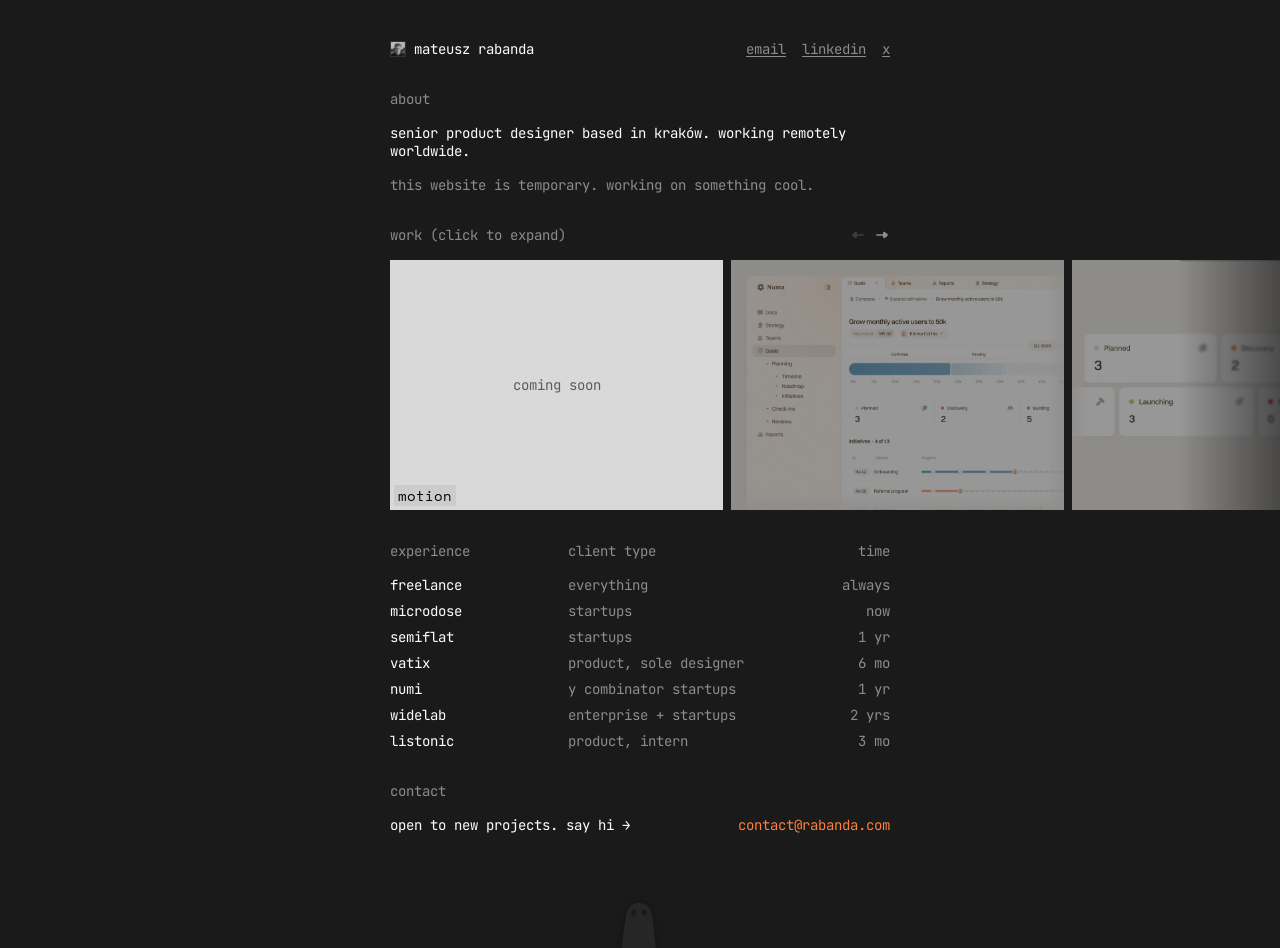
==== index.html @ 7c45499d "Gentle scaling for large and ultrawide screens; work (click to expand); size the rail on load Co-Aut" ====
<!doctype html>
<html lang="en">
<head>
  <meta charset="utf-8">
  <meta name="viewport" content="width=device-width, initial-scale=1">
  <title>Mateusz Rabanda</title>
  <link rel="icon" href="favicon.ico" sizes="any">
  <link rel="icon" href="favicon-32.png" type="image/png" sizes="32x32">
  <link rel="apple-touch-icon" href="apple-touch-icon.png">
  <meta name="description" content="Senior product designer based in Kraków. Working remotely worldwide.">
  <link rel="preconnect" href="https://fonts.googleapis.com">
  <link rel="preconnect" href="https://fonts.gstatic.com" crossorigin>
  <link href="https://fonts.googleapis.com/css2?family=JetBrains+Mono:wght@400&family=Space+Mono&display=swap" rel="stylesheet">
  <link rel="stylesheet" href="styles.css?v=33">
  <script src="common.js?v=33" defer></script>
  <script src="main.js?v=33" defer></script>
</head>
<body>
  <div class="page" id="page">
    <div class="col">
      <header class="top">
        <div class="me">
          <span class="avatar"><img src="assets/avatar.webp" alt="" width="16" height="16"></span>
          mateusz rabanda
        </div>
        <nav class="links" aria-label="Social">
          <a href="mailto:contact@rabanda.com" data-copy="contact@rabanda.com">email</a>
          <a href="https://www.linkedin.com/in/rabanda/" target="_blank" rel="noopener">linkedin</a>
          <a href="https://x.com/mateusz_rabanda" target="_blank" rel="noopener">x</a>
        </nav>
      </header>

      <main>
        <section class="block">
          <h2 class="label">about</h2>
          <p>senior product designer based in kraków. working remotely worldwide.</p>
          <p class="muted">this website is temporary. working on something cool.</p>
        </section>

        <section class="block" aria-labelledby="work-label">
          <div class="row">
            <h2 class="label" id="work-label">work (click to expand)</h2>
            <div class="arrows">
              <button class="arrow" id="prev" aria-label="Previous project"><img src="assets/arrow-left.svg" alt="" width="16" height="16"></button>
              <button class="arrow" id="next" aria-label="Next project"><img src="assets/arrow-right.svg" alt="" width="16" height="16"></button>
            </div>
          </div>

          <!-- Każda karta: --w (szerokość), data-title (nagłówek w lightboxie). Karta bez <img> zostaje szarym placeholderem z napisem „coming soon”.
               Przykład karty ze shotem:
               <li>
                 <button class="card" style="--w: 333" data-title="numa - key result details">
                   <img src="assets/shots/numa-key-result.webp" alt="Numa, key result details screen" draggable="false">
                 </button>
               </li> -->
          <div class="rail-wrap">
            <div class="rail" id="rail">
              <ul class="track">
                <li>
                  <!-- Wideo: na karcie stoi na pierwszej klatce, gra dopiero po powiększeniu. -->
                  <button class="card" style="--w: 333" data-title="export pipeline - sheet export">
                    <video src="assets/shots/export-pipeline.mp4?v=3#t=0.001" width="1600" height="1200" muted loop playsinline preload="metadata" aria-label="Export pipeline: exporting a sheet with chosen columns and filters"></video>
                    <span class="badge" aria-hidden="true">motion</span>
                  </button>
                </li>
                <li>
                  <button class="card" style="--w: 333" data-title="numa - key result details">
                    <img src="assets/shots/numa-key-result.webp" alt="Numa, key result details: progress towards 50k monthly active users, initiative counts and initiative progress" draggable="false">
                  </button>
                </li>
                <li>
                  <button class="card" style="--w: 333" data-title="numa - key result details">
                    <img src="assets/shots/numa-status.webp" alt="Numa, initiative status cards: planned, discovery, building, launching and blocked" draggable="false">
                  </button>
                </li>
                <li>
                  <button class="card" style="--w: 333" data-title="numa - key result details">
                    <img src="assets/shots/numa-initiatives.webp" alt="Numa, initiatives table with milestone progress for onboarding, referral program, pricing test and mobile app launch" draggable="false">
                  </button>
                </li>
                <!-- Placeholdery do podmiany na shoty projektów. -->
                <li><button class="card" style="--w: 160" data-title=""></button></li>
                <li><button class="card" style="--w: 300" data-title=""></button></li>
                <li><button class="card" style="--w: 333" data-title=""></button></li>
                <li><button class="card" style="--w: 160" data-title=""></button></li>
                <li><button class="card" style="--w: 300" data-title=""></button></li>
                <li><button class="card" style="--w: 333" data-title=""></button></li>
              </ul>
            </div>
            <div class="fade" id="fade" aria-hidden="true"></div>
          </div>
        </section>

        <section class="block">
          <div class="xp xp-head label">
            <h2>experience</h2>
            <span>client type</span>
            <span>time</span>
          </div>
          <ul class="xp-list">
            <li class="xp"><span>freelance</span><span class="muted">everything</span><span class="muted">always</span></li>
            <li class="xp"><span>microdose</span><span class="muted">startups</span><span class="muted">now</span></li>
            <li class="xp"><span>semiflat</span><span class="muted">startups</span><span class="muted">1 yr</span></li>
            <li class="xp"><span>vatix</span><span class="muted">product, sole designer</span><span class="muted">6 mo</span></li>
            <li class="xp"><span>numi</span><span class="muted">y combinator startups</span><span class="muted">1 yr</span></li>
            <li class="xp"><span>widelab</span><span class="muted">enterprise + startups</span><span class="muted">2 yrs</span></li>
            <li class="xp"><span>listonic</span><span class="muted">product, intern</span><span class="muted">3 mo</span></li>
          </ul>
        </section>

        <section class="block">
          <h2 class="label">contact</h2>
          <p class="contact">
            <span>open to new projects. say hi →</span>
            <a class="accent" href="mailto:contact@rabanda.com">contact@rabanda.com</a>
          </p>
        </section>
      </main>
    </div>
  </div>

  <!-- Easter egg: a ghost peeking up from the very bottom of the page, leads to the ghost collection. -->
  <div class="peek">
    <a class="peek-ghost" href="ghosts.html" aria-label="secret ghost collection">
      <span class="peek-glow" aria-hidden="true"></span>
      <img class="ghost-img" src="assets/ghost.svg" alt="" draggable="false">
      <svg class="peek-arc" viewBox="-60 -60 120 120" aria-hidden="true">
        <path id="peek-arc" d="M -40.7 23.5 A 47 47 0 1 1 40.7 23.5" fill="none" />
        <text><textPath href="#peek-arc" startOffset="50%" text-anchor="middle">secret ghost collection</textPath></text>
      </svg>
    </a>
  </div>

  <p class="sr-only" id="announce" aria-live="polite"></p>

  <div class="tag cursor" id="cursor" aria-hidden="true">expaaand</div>

  <div class="lb" id="lb" role="dialog" aria-modal="true" aria-labelledby="lb-title" hidden>
    <div class="lb-inner">
      <div class="lb-head">
        <span id="lb-title"></span>
        <button class="lb-close" id="lb-close">close</button>
      </div>
      <img class="lb-img" id="lb-img" alt="">
      <video class="lb-img" id="lb-video" muted loop playsinline hidden></video>
      <div class="lb-ph" id="lb-ph" hidden>coming soon</div>
    </div>
  </div>
</body>
</html>
---- styles.css ----
:root {
  --bg: #1a1a1a;
  --fg: #fff;
  --muted: #8c8c8c;
  --placeholder: #d9d9d9;
  --on-placeholder: #5c5c5c;
  --accent: #fe803d;
  --selection: #c2561d;
  --lime: #befa0a;
  /* Design px from the 1440 x 900 Figma frame. 1px up to ~1600 x 900, then grows
     with the window (whichever of width or height is tighter), capped at 1.6x so
     big and ultrawide screens stay readable without blowing the page up. */
  --u: clamp(1px, min(100vw / 1600, 100vh / 900), 1.6px);
  --col: calc(500 * var(--u));
  --card-h: calc(250 * var(--u));
  --ease: cubic-bezier(.22, .8, .2, 1);
  --mono: "JetBrains Mono", ui-monospace, Menlo, Consolas, monospace;
  --tag: "Space Mono", ui-monospace, monospace;
}

* { box-sizing: border-box; }

html { background: var(--bg); }

/* Column layout so the ghost (.peek) sits at the bottom of short pages too. */
body {
  display: flex;
  flex-direction: column;
  min-height: 100svh;
  margin: 0;
  background: var(--bg);
  color: var(--fg);
  font: 400 calc(14 * var(--u))/normal var(--mono);
  -webkit-font-smoothing: antialiased;
  overflow-x: hidden;
}

h2, p, ul { margin: 0; padding: 0; font: inherit; }
ul { list-style: none; }
a { color: inherit; }
button { font: inherit; color: inherit; background: none; border: 0; padding: 0; cursor: pointer; }
/* Text selection in a darker shade of the accent orange. */
::selection { background: var(--selection); color: #fff; }

/* Focus ring only while navigating with Tab (html.tabbing, set in JS),
   not after arrow keys or programmatic focus. */
:focus-visible { outline: none; }
html.tabbing :focus-visible { outline: 1px solid var(--lime); outline-offset: 3px; }

.sr-only {
  position: absolute;
  width: 1px;
  height: 1px;
  overflow: hidden;
  clip-path: inset(50%);
  white-space: nowrap;
}

.page {
  flex: 1 0 auto;
  padding: calc(40 * var(--u)) calc(20 * var(--u)) calc(80 * var(--u));
}
/* The peeking ghost brings its own space below the content. */
.page:has(+ .peek) { padding-bottom: 0; }

.col {
  width: min(var(--col), 100%);
  margin-inline: auto;
}

.col, main {
  display: flex;
  flex-direction: column;
  gap: calc(32 * var(--u));
}

.block { display: flex; flex-direction: column; gap: calc(16 * var(--u)); }
.label, .muted { color: var(--muted); }

/* header */
.top {
  display: flex;
  justify-content: space-between;
  align-items: center;
}

.me {
  display: flex;
  align-items: center;
  gap: calc(8 * var(--u));
  text-decoration: none;
}

.avatar {
  position: relative;
  width: calc(16 * var(--u));
  height: calc(16 * var(--u));
  border: 1px solid rgba(255, 255, 255, .1);
}
.avatar img { display: block; width: 100%; height: 100%; object-fit: cover; }
.avatar::after {
  content: "";
  position: absolute;
  inset: 0;
  background: linear-gradient(135deg, rgba(255, 255, 255, 0) 0%, rgba(255, 255, 255, .1) 100%);
}

.links { display: flex; gap: calc(16 * var(--u)); color: var(--muted); }
.links a {
  text-underline-position: from-font;
  transition: color .2s;
}
.links a:hover { color: var(--fg); }

/* work */
.row {
  display: flex;
  justify-content: space-between;
  align-items: center;
}

.arrows { display: flex; gap: calc(8 * var(--u)); }
.arrow { display: block; transition: opacity .2s; }
.arrow img { display: block; width: calc(16 * var(--u)); height: calc(16 * var(--u)); }
.arrow:hover { opacity: .7; }
.arrow:disabled { opacity: .3; cursor: default; }

/* The rail spans the whole page width (set in JS); this is the no-JS fallback. */
.rail-wrap {
  position: relative;
  width: calc(100% + (100vw - 100%) / 2);
}

.rail {
  overflow-x: auto;
  scrollbar-width: none;
  user-select: none;
  -webkit-user-select: none;
}
.rail::-webkit-scrollbar { display: none; }
.rail.dragging { cursor: grabbing; }
.rail.dragging .card { pointer-events: none; }

.track {
  position: relative;
  display: flex;
  gap: calc(8 * var(--u));
  width: max-content;
}

.card {
  position: relative;
  display: block;
  width: calc(var(--w) * var(--u));
  height: var(--card-h);
  overflow: hidden;
  background: var(--placeholder);
  transition: opacity .45s var(--ease), transform .25s var(--ease);
}
/* Brief press before the shot opens. */
.card.pressed { transform: scale(.98); transition-duration: .45s, .12s; }
.card img,
.card video {
  display: block;
  width: 100%;
  height: 100%;
  object-fit: cover;
  transition: transform .8s var(--ease);
}
.card:hover img,
.card:hover video { transform: scale(1.02); }
/* "motion" badge on video shots: grey chip 4px from the left and bottom edge. */
.card .badge {
  position: absolute;
  left: calc(4 * var(--u));
  bottom: calc(4 * var(--u));
  display: inline-flex;
  align-items: center;
  height: calc(21 * var(--u));
  padding: 0 calc(4 * var(--u));
  background: #ccc;
  color: #000;
  font: 400 calc(14 * var(--u))/normal var(--tag);
  pointer-events: none;
}

.card .soon {
  position: absolute;
  inset: 0;
  display: grid;
  place-items: center;
  color: var(--on-placeholder);
  pointer-events: none;
}

/* Every shot except the active one sits under a dark veil. */
.card::after {
  content: "";
  position: absolute;
  inset: 0;
  background: var(--bg);
  opacity: .45;
  pointer-events: none;
  transition: opacity .5s var(--ease);
}
.card.active::after { opacity: 0; }

/* With a mouse, the hovered shot takes the highlight from the active one
   until the pointer leaves it. Right after a drag (.calm) the active shot keeps
   it, so letting go over another card doesn't flash. */
@media (hover: hover) {
  .rail:not(.calm) .track:has(.card:hover) .card.active:not(:hover)::after { opacity: .45; }
  .rail:not(.calm) .track .card:hover::after { opacity: 0; }
}

.fade {
  position: absolute;
  top: 0;
  right: 0;
  width: calc(100 * var(--u));
  height: var(--card-h);
  background: linear-gradient(to left, rgba(25, 25, 25, .6), rgba(25, 25, 25, 0));
  backdrop-filter: blur(calc(1 * var(--u)));
  -webkit-backdrop-filter: blur(calc(1 * var(--u)));
  pointer-events: none;
  transition: opacity .3s;
}
.fade.off { opacity: 0; }

/* experience */
.xp {
  display: grid;
  grid-template-columns: calc(177.5 * var(--u)) 1fr calc(55 * var(--u));
  min-height: calc(16 * var(--u));
}

/* Phones: columns sized in characters (longest entries: "experience",
   "product, sole designer", "always") with a 1ch gap, at 13px so a row
   still fits on a 360px-wide screen. */
@media (max-width: 480px) {
  .xp { grid-template-columns: 11ch 1fr 6ch; column-gap: 1ch; font-size: 13px; }
}
.xp > :last-child { text-align: right; }
/* Rows touch (padding instead of gap) so moving between them never leaves
   a dead zone that would flash the whole list back. */
.xp-list { display: flex; flex-direction: column; margin-block: calc(-4 * var(--u)); }
.xp-list .xp { padding-block: calc(4 * var(--u)); }

/* With a mouse, the hovered row turns fully white and the others fade back. */
@media (hover: hover) {
  .xp-list .xp { transition: opacity .3s var(--ease); }
  .xp-list .xp .muted { transition: color .3s var(--ease); }
  .xp-list:has(.xp:hover) .xp:not(:hover) { opacity: .35; }
  .xp-list .xp:hover .muted { color: var(--fg); }
}

/* contact */
.contact {
  display: flex;
  justify-content: space-between;
  flex-wrap: wrap;
  gap: calc(8 * var(--u)) calc(16 * var(--u));
}
.accent { color: var(--accent); text-decoration: none; }
.accent:hover { text-decoration: underline; text-underline-position: from-font; }

/* lime tag: cursor label and "copied" */
.tag {
  display: inline-flex;
  align-items: center;
  height: calc(21 * var(--u));
  padding: 0 calc(4 * var(--u));
  background: var(--tag-bg, var(--lime));
  color: #000;
  font: 400 calc(14 * var(--u))/normal var(--tag);
  white-space: nowrap;
  filter: drop-shadow(0 calc(2 * var(--u)) calc(2 * var(--u)) rgba(10, 10, 12, .06)) drop-shadow(0 calc(4 * var(--u)) calc(3 * var(--u)) rgba(10, 10, 12, .1));
}

/* The copied tag floats over the link, so the header never reflows. */
.links [data-copy] {
  position: relative;
  display: inline-block;
}
.links .tag {
  position: absolute;
  left: 50%;
  top: 50%;
  translate: -50% -50%;
  animation: swipe-in .28s var(--ease) both;
}
.links .tag.out { animation: swipe-out .22s cubic-bezier(.6, 0, .8, .4) both; }

/* Highlighter swipe: wipes in from the left, leaves to the right. */
@keyframes swipe-in {
  from { clip-path: inset(0 100% 0 0); }
  to { clip-path: inset(0 0 0 0); }
}
@keyframes swipe-out {
  from { clip-path: inset(0 0 0 0); }
  to { clip-path: inset(0 0 0 100%); }
}

.cursor {
  position: fixed;
  left: 0;
  top: 0;
  z-index: 30;
  pointer-events: none;
  opacity: 0;
  visibility: hidden;
  transition: opacity .15s, visibility 0s .15s;
  will-change: transform;
}
.cursor.on {
  opacity: 1;
  visibility: visible;
  transition: opacity .15s;
}
/* Only the drag tag blends between colours; every other tag stays a flat swatch. */
.cursor.on.drag { transition: opacity .15s, background-color .4s linear; }

/* lightbox */
/* --sbw: scrollbar width, set in JS so hiding the scrollbar doesn't shift the page. */
body.lb-open { overflow: hidden; padding-right: var(--sbw, 0px); }
/* Other cards fade out one by one, starting next to the opened one (--d set in JS). */
body.lb-open .card:not(.is-open) {
  opacity: 0;
  transition: opacity .5s var(--ease) var(--d, 0s);
}
body.lb-open .fade { opacity: 0; }

.lb {
  position: fixed;
  inset: 0;
  z-index: 20;
  display: grid;
  place-items: center;
  padding: calc(20 * var(--u));
  background: rgba(0, 0, 0, 0);
  transition: background .5s var(--ease), backdrop-filter .5s var(--ease);
}
.lb[hidden] { display: none; }
.lb.on {
  background: rgba(0, 0, 0, .1);
  backdrop-filter: blur(calc(2 * var(--u)));
  -webkit-backdrop-filter: blur(calc(2 * var(--u)));
}

.lb-inner {
  display: flex;
  flex-direction: column;
  gap: calc(8 * var(--u));
  /* --ar (width / height) is set per shot in JS, so portrait shots stay portrait.
     The view fills most of the window height, up to 1200px wide. */
  width: min(calc(1200 * var(--u)), 100%, (100svh - calc(160 * var(--u))) * var(--ar, 4 / 3));
}

.lb-head {
  display: flex;
  justify-content: space-between;
  align-items: center;
  opacity: 0;
}
/* Title and close fade in as the shot finishes growing, and vanish at once on close. */
.lb.on .lb-head { opacity: 1; transition: opacity .25s var(--ease) .5s; }
.lb-close { color: var(--muted); transition: color .2s; }
.lb-close:hover { color: var(--fg); }

.lb-ph {
  display: grid;
  place-items: center;
  width: 100%;
  aspect-ratio: var(--ar, 4 / 3);
  background: var(--placeholder);
  color: var(--on-placeholder);
  transform-origin: 0 0;
  will-change: transform, clip-path;
}
.lb-ph[hidden], .lb-img[hidden] { display: none; }

.lb-img {
  display: block;
  width: 100%;
  height: auto;
  transform-origin: 0 0;
  will-change: transform, clip-path;
}

/* ghosts: silhouette or photo in a 53.5 x 108 box; the image is larger by
   the soft shadow baked into it (offsets from the Figma export). */
.ghost-img {
  position: absolute;
  inset: calc(-8 * var(--u)) calc(-7.85 * var(--u)) calc(-8 * var(--u)) calc(-7.77 * var(--u));
  width: calc(100% + calc(15.62 * var(--u)));
  height: calc(100% + calc(16 * var(--u)));
  max-width: none;
  user-select: none;
  -webkit-user-select: none;
}

/* Ghost peeking up from the bottom of the page: only its top 45px show, and
   the clip ends the document there, so the page can't scroll any further. */
.peek {
  position: relative;
  flex: none;
  height: calc(114 * var(--u));
  overflow: clip;
}
.peek-ghost {
  position: absolute;
  left: 50%;
  top: calc(69 * var(--u));
  width: calc(53.5 * var(--u));
  height: calc(108 * var(--u));
  translate: -50% 0;
}
.peek-glow {
  position: absolute;
  left: calc(18 * var(--u));
  top: calc(14 * var(--u));
  width: calc(16 * var(--u));
  height: calc(16 * var(--u));
  background: #999;
  filter: blur(calc(24 * var(--u)));
  opacity: 0;
  transition: opacity .45s var(--ease);
}
/* "secret ghost collection" curls around the ghost's head on hover. */
.peek-arc {
  position: absolute;
  left: calc(50% - calc(60 * var(--u)));
  top: calc(-41 * var(--u));
  width: calc(120 * var(--u));
  height: calc(120 * var(--u));
  overflow: visible;
  pointer-events: none;
  fill: var(--muted);
  font: 400 calc(14 * var(--u)) var(--mono);
  opacity: 0;
  rotate: -25deg;
  transition: opacity .3s var(--ease), rotate .6s var(--ease);
}
.peek-ghost:hover .peek-arc,
.peek-ghost:focus-visible .peek-arc { opacity: 1; rotate: 0deg; }
.peek-ghost:hover .peek-glow,
.peek-ghost:focus-visible .peek-glow { opacity: 1; }
html.tabbing .peek-ghost:focus-visible { outline: none; }
/* Touch screens: the ghost is drawn by the fixed copy (.peek-tail, main.js) so it can
   carry on under a floating browser bar; the clipped one stays as the tap target. */
.peek-tailed .peek-ghost > .ghost-img { visibility: hidden; }
.peek-tail {
  position: fixed;
  left: 0;
  top: 0;
  width: calc(53.5 * var(--u));
  height: calc(108 * var(--u));
  pointer-events: none;
}

/* ghost page */
.back {
  display: flex;
  align-items: center;
  gap: calc(8 * var(--u));
  color: var(--muted);
  text-decoration: none;
  transition: color .2s;
}
/* The arrow is painted in the text colour, so it lights up together with "go back". */
.back-icon {
  width: calc(16 * var(--u));
  height: calc(16 * var(--u));
  background: currentColor;
  -webkit-mask: url(assets/arrow-left.svg) center / contain no-repeat;
  mask: url(assets/arrow-left.svg) center / contain no-repeat;
}
.back:hover { color: var(--fg); }

.museum {
  display: flex;
  justify-content: space-between;
}
.ghost {
  position: relative;
  width: calc(53.5 * var(--u));
  height: calc(108 * var(--u));
  transition: opacity .3s var(--ease);
}
/* The ghost under the pointer stays lit, the rest fade back. */
.museum:has(.ghost.on) .ghost:not(.on) { opacity: .35; }

/* Ghost details: a two-line tag above and to the right of the pointer. */
.ghost-tag {
  position: fixed;
  left: 0;
  top: 0;
  z-index: 30;
  flex-direction: column;
  align-items: flex-start;
  gap: calc(8 * var(--u));
  height: auto;
  --tag-bg: #ae8d58;
  pointer-events: none;
  opacity: 0;
  visibility: hidden;
  transition: opacity .15s, visibility 0s .15s;
  will-change: transform;
}
.ghost-tag.on { opacity: 1; visibility: visible; transition: opacity .15s; }
.ghost-tag > span { display: flex; gap: calc(32 * var(--u)); }

@media (pointer: coarse) {
  .rail { scroll-snap-type: x mandatory; }
  .rail.animating { scroll-snap-type: none; }
  .card { scroll-snap-align: start; }
}

@media (prefers-reduced-motion: reduce) {
  *, *::before, *::after { transition-duration: 0s !important; animation-duration: 0s !important; }
}
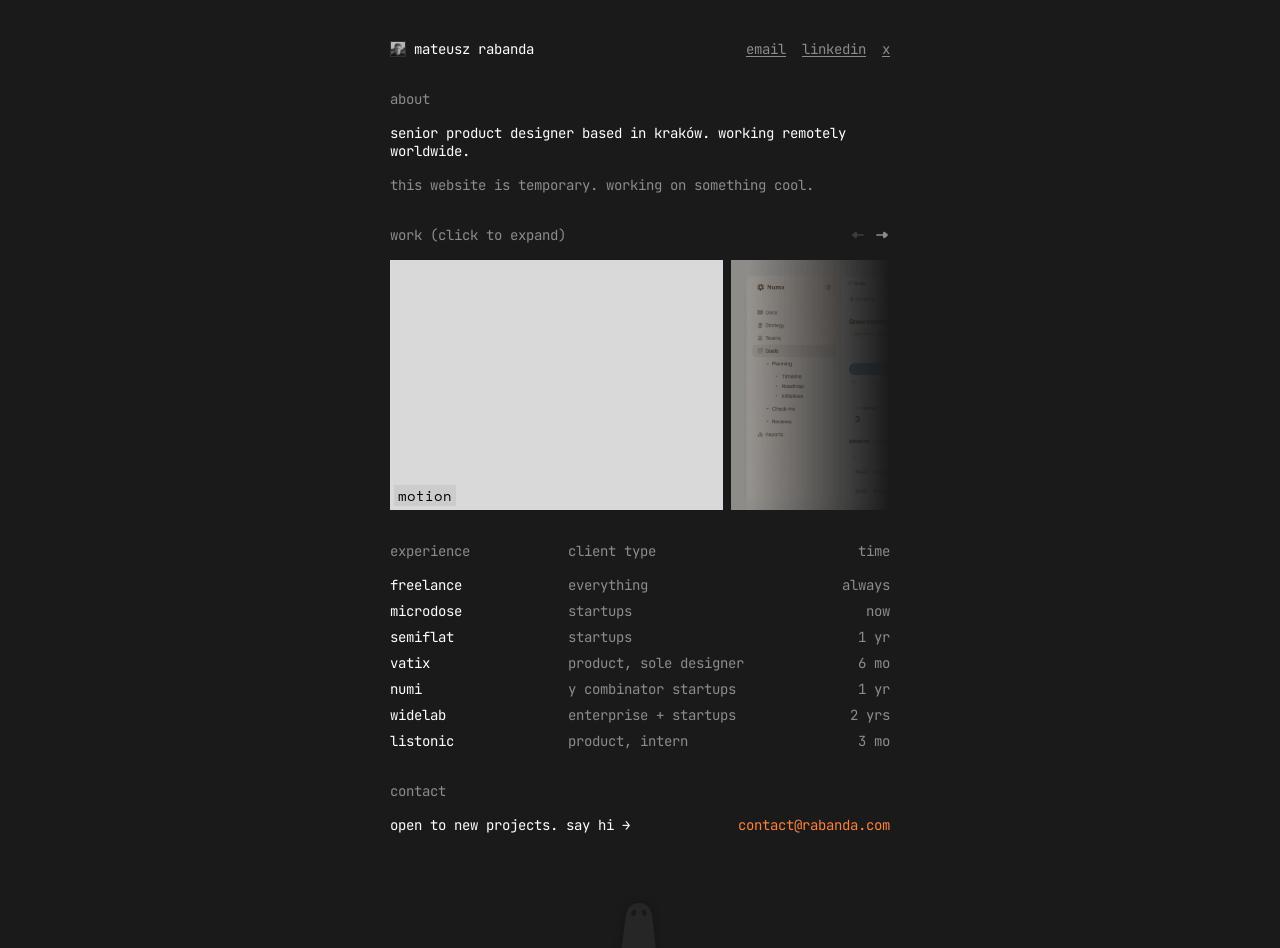
==== commit 24b1d14c: "Rail inside the column with edge fades; no placeholders (prototype) Co-Authored-By: Claude Opus 5.5 " ====
--- a/index.html
+++ b/index.html
@@ -11,9 +11,9 @@
   <link rel="preconnect" href="https://fonts.googleapis.com">
   <link rel="preconnect" href="https://fonts.gstatic.com" crossorigin>
   <link href="https://fonts.googleapis.com/css2?family=JetBrains+Mono:wght@400&family=Space+Mono&display=swap" rel="stylesheet">
-  <link rel="stylesheet" href="styles.css?v=33">
-  <script src="common.js?v=33" defer></script>
-  <script src="main.js?v=33" defer></script>
+  <link rel="stylesheet" href="styles.css?v=37">
+  <script src="common.js?v=37" defer></script>
+  <script src="main.js?v=37" defer></script>
 </head>
 <body>
   <div class="page" id="page">
@@ -78,16 +78,8 @@
                     <img src="assets/shots/numa-initiatives.webp" alt="Numa, initiatives table with milestone progress for onboarding, referral program, pricing test and mobile app launch" draggable="false">
                   </button>
                 </li>
-                <!-- Placeholdery do podmiany na shoty projektów. -->
-                <li><button class="card" style="--w: 160" data-title=""></button></li>
-                <li><button class="card" style="--w: 300" data-title=""></button></li>
-                <li><button class="card" style="--w: 333" data-title=""></button></li>
-                <li><button class="card" style="--w: 160" data-title=""></button></li>
-                <li><button class="card" style="--w: 300" data-title=""></button></li>
-                <li><button class="card" style="--w: 333" data-title=""></button></li>
               </ul>
             </div>
-            <div class="fade" id="fade" aria-hidden="true"></div>
           </div>
         </section>
 
--- a/styles.css
+++ b/styles.css
@@ -18,6 +18,12 @@
   --tag: "Space Mono", ui-monospace, monospace;
 }
 
+/* Hi-DPI screens (4K at 150%, Retina) are already enlarged by the OS, so growing
+   the page on top of that makes it double-sized. Scale only plain 1x screens. */
+@media (min-resolution: 1.25dppx) {
+  :root { --u: 1px; }
+}
+
 * { box-sizing: border-box; }
 
 html { background: var(--bg); }
@@ -125,10 +131,9 @@
 .arrow:hover { opacity: .7; }
 .arrow:disabled { opacity: .3; cursor: default; }
 
-/* The rail spans the whole page width (set in JS); this is the no-JS fallback. */
+/* The rail stays inside the column; the next shot peeks in at its right edge. */
 .rail-wrap {
   position: relative;
-  width: calc(100% + (100vw - 100%) / 2);
 }
 
 .rail {
@@ -213,19 +218,20 @@
   .rail:not(.calm) .track .card:hover::after { opacity: 0; }
 }
 
-.fade {
-  position: absolute;
-  top: 0;
-  right: 0;
-  width: calc(100 * var(--u));
-  height: var(--card-h);
-  background: linear-gradient(to left, rgba(25, 25, 25, .6), rgba(25, 25, 25, 0));
-  backdrop-filter: blur(calc(1 * var(--u)));
-  -webkit-backdrop-filter: blur(calc(1 * var(--u)));
-  pointer-events: none;
-  transition: opacity .3s;
-}
-.fade.off { opacity: 0; }
+/* The shot peeking past the column's edge fades out completely, so no cut edge
+   shows: on the right while there's more to come, on the left at the very end
+   (the last shot sits flush right and the one before it peeks in). */
+@property --fl { syntax: "<length>"; inherits: false; initial-value: 0px; }
+@property --fr { syntax: "<length>"; inherits: false; initial-value: 0px; }
+.rail {
+  --edge: calc(140 * var(--u));
+  --fr: var(--edge);
+  -webkit-mask-image: linear-gradient(to right, transparent, #000 var(--fl), #000 calc(100% - var(--fr)), transparent);
+  mask-image: linear-gradient(to right, transparent, #000 var(--fl), #000 calc(100% - var(--fr)), transparent);
+  transition: --fl .4s var(--ease), --fr .4s var(--ease);
+}
+.rail.at-end { --fr: 0px; }
+.rail.at-end.moved { --fl: var(--edge); }
 
 /* experience */
 .xp {
@@ -238,6 +244,8 @@
    "product, sole designer", "always") with a 1ch gap, at 13px so a row
    still fits on a 360px-wide screen. */
 @media (max-width: 480px) {
+  .card { width: min(calc(var(--w) * var(--u)), 100vw - 96px); }
+  .rail { --edge: 64px; }
   .xp { grid-template-columns: 11ch 1fr 6ch; column-gap: 1ch; font-size: 13px; }
 }
 .xp > :last-child { text-align: right; }
@@ -328,7 +336,6 @@
   opacity: 0;
   transition: opacity .5s var(--ease) var(--d, 0s);
 }
-body.lb-open .fade { opacity: 0; }
 
 .lb {
   position: fixed;
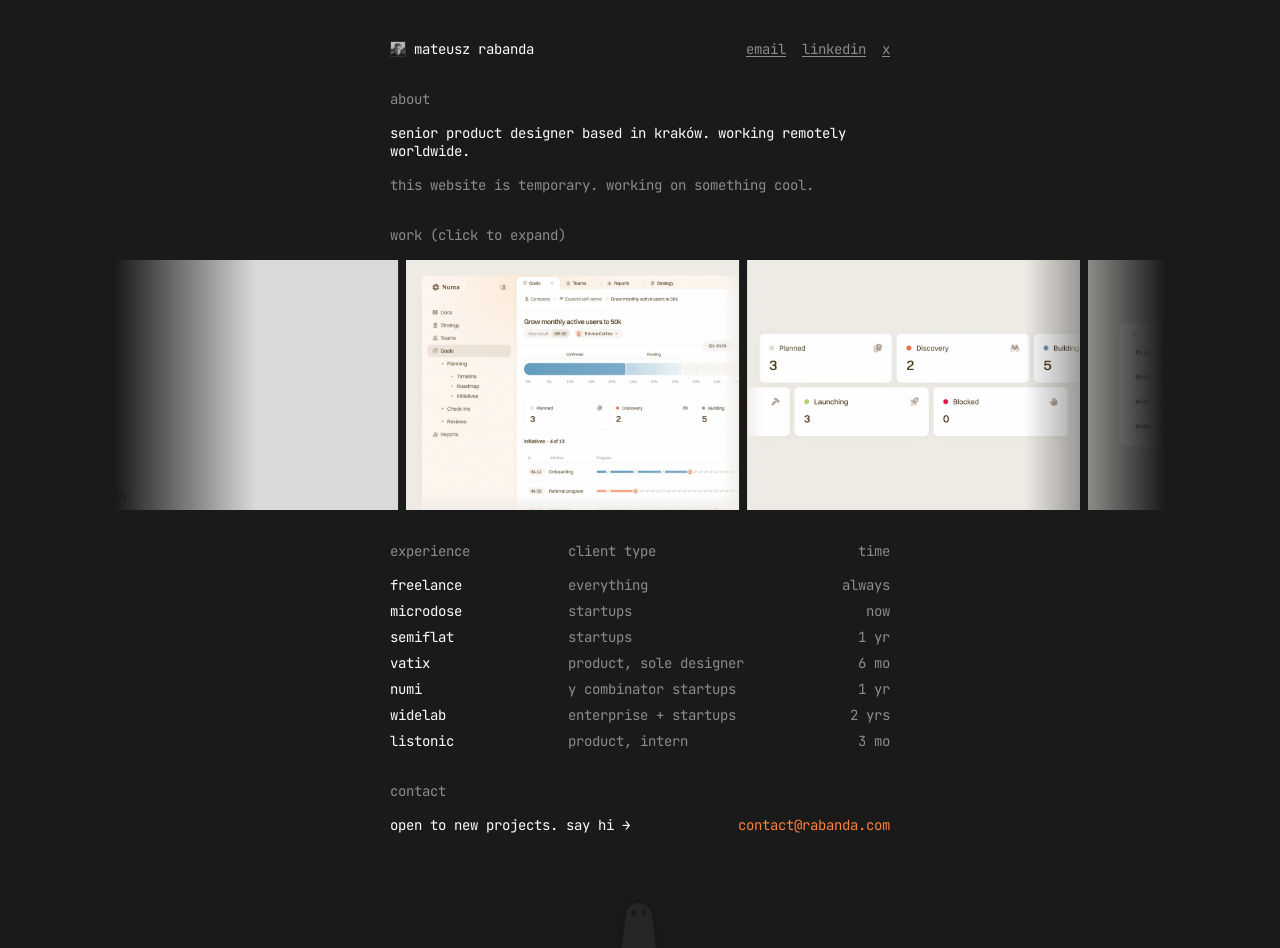
==== commit 1365046c: "Work strip drifts endlessly, pauses on hover, drag either way (prototype) Co-Authored-By: Claude Opu" ====
--- a/index.html
+++ b/index.html
@@ -11,9 +11,9 @@
   <link rel="preconnect" href="https://fonts.googleapis.com">
   <link rel="preconnect" href="https://fonts.gstatic.com" crossorigin>
   <link href="https://fonts.googleapis.com/css2?family=JetBrains+Mono:wght@400&family=Space+Mono&display=swap" rel="stylesheet">
-  <link rel="stylesheet" href="styles.css?v=37">
-  <script src="common.js?v=37" defer></script>
-  <script src="main.js?v=37" defer></script>
+  <link rel="stylesheet" href="styles.css?v=38">
+  <script src="common.js?v=38" defer></script>
+  <script src="main.js?v=38" defer></script>
 </head>
 <body>
   <div class="page" id="page">
@@ -38,13 +38,7 @@
         </section>
 
         <section class="block" aria-labelledby="work-label">
-          <div class="row">
-            <h2 class="label" id="work-label">work (click to expand)</h2>
-            <div class="arrows">
-              <button class="arrow" id="prev" aria-label="Previous project"><img src="assets/arrow-left.svg" alt="" width="16" height="16"></button>
-              <button class="arrow" id="next" aria-label="Next project"><img src="assets/arrow-right.svg" alt="" width="16" height="16"></button>
-            </div>
-          </div>
+          <h2 class="label" id="work-label">work (click to expand)</h2>
 
           <!-- Każda karta: --w (szerokość), data-title (nagłówek w lightboxie). Karta bez <img> zostaje szarym placeholderem z napisem „coming soon”.
                Przykład karty ze shotem:
--- a/styles.css
+++ b/styles.css
@@ -119,32 +119,36 @@
 .links a:hover { color: var(--fg); }
 
 /* work */
-.row {
-  display: flex;
-  justify-content: space-between;
-  align-items: center;
-}
-
-.arrows { display: flex; gap: calc(8 * var(--u)); }
-.arrow { display: block; transition: opacity .2s; }
-.arrow img { display: block; width: calc(16 * var(--u)); height: calc(16 * var(--u)); }
-.arrow:hover { opacity: .7; }
-.arrow:disabled { opacity: .3; cursor: default; }
-
-/* The rail stays inside the column; the next shot peeks in at its right edge. */
+/* An endless strip of shots drifting slowly to the left (moved in JS). It's wider
+   than the column, centred on it, and fades out completely at both ends, so no
+   shot ever shows a cut edge. */
 .rail-wrap {
-  position: relative;
+  --strip: min(calc(1050 * var(--u)), 100vw);
+  --edge: calc(140 * var(--u));
+  width: var(--strip);
+  margin-left: calc((100% - var(--strip)) / 2);
 }
 
 .rail {
-  overflow-x: auto;
-  scrollbar-width: none;
+  overflow: hidden;
+  touch-action: pan-y;
   user-select: none;
   -webkit-user-select: none;
-}
-.rail::-webkit-scrollbar { display: none; }
+  -webkit-mask-image: linear-gradient(to right, transparent, #000 var(--edge), #000 calc(100% - var(--edge)), transparent);
+  mask-image: linear-gradient(to right, transparent, #000 var(--edge), #000 calc(100% - var(--edge)), transparent);
+}
 .rail.dragging { cursor: grabbing; }
 .rail.dragging .card { pointer-events: none; }
+
+.track {
+  position: relative;
+  display: flex;
+  gap: calc(8 * var(--u));
+  width: max-content;
+  will-change: transform;
+}
+
+.card { pointer-events: none; }
 
 .track {
   position: relative;
@@ -198,40 +202,19 @@
   pointer-events: none;
 }
 
-/* Every shot except the active one sits under a dark veil. */
+/* With a mouse, the hovered shot stays bright and the others dim. */
 .card::after {
   content: "";
   position: absolute;
   inset: 0;
   background: var(--bg);
-  opacity: .45;
+  opacity: 0;
   pointer-events: none;
   transition: opacity .5s var(--ease);
 }
-.card.active::after { opacity: 0; }
-
-/* With a mouse, the hovered shot takes the highlight from the active one
-   until the pointer leaves it. Right after a drag (.calm) the active shot keeps
-   it, so letting go over another card doesn't flash. */
 @media (hover: hover) {
-  .rail:not(.calm) .track:has(.card:hover) .card.active:not(:hover)::after { opacity: .45; }
-  .rail:not(.calm) .track .card:hover::after { opacity: 0; }
-}
-
-/* The shot peeking past the column's edge fades out completely, so no cut edge
-   shows: on the right while there's more to come, on the left at the very end
-   (the last shot sits flush right and the one before it peeks in). */
-@property --fl { syntax: "<length>"; inherits: false; initial-value: 0px; }
-@property --fr { syntax: "<length>"; inherits: false; initial-value: 0px; }
-.rail {
-  --edge: calc(140 * var(--u));
-  --fr: var(--edge);
-  -webkit-mask-image: linear-gradient(to right, transparent, #000 var(--fl), #000 calc(100% - var(--fr)), transparent);
-  mask-image: linear-gradient(to right, transparent, #000 var(--fl), #000 calc(100% - var(--fr)), transparent);
-  transition: --fl .4s var(--ease), --fr .4s var(--ease);
-}
-.rail.at-end { --fr: 0px; }
-.rail.at-end.moved { --fl: var(--edge); }
+  .rail:not(.dragging) .track:has(.card:hover) .card:not(:hover)::after { opacity: .45; }
+}
 
 /* experience */
 .xp {
@@ -245,7 +228,7 @@
    still fits on a 360px-wide screen. */
 @media (max-width: 480px) {
   .card { width: min(calc(var(--w) * var(--u)), 100vw - 96px); }
-  .rail { --edge: 64px; }
+  .rail-wrap { --edge: 40px; }
   .xp { grid-template-columns: 11ch 1fr 6ch; column-gap: 1ch; font-size: 13px; }
 }
 .xp > :last-child { text-align: right; }
@@ -517,12 +500,6 @@
 .ghost-tag.on { opacity: 1; visibility: visible; transition: opacity .15s; }
 .ghost-tag > span { display: flex; gap: calc(32 * var(--u)); }
 
-@media (pointer: coarse) {
-  .rail { scroll-snap-type: x mandatory; }
-  .rail.animating { scroll-snap-type: none; }
-  .card { scroll-snap-align: start; }
-}
-
 @media (prefers-reduced-motion: reduce) {
   *, *::before, *::after { transition-duration: 0s !important; animation-duration: 0s !important; }
 }
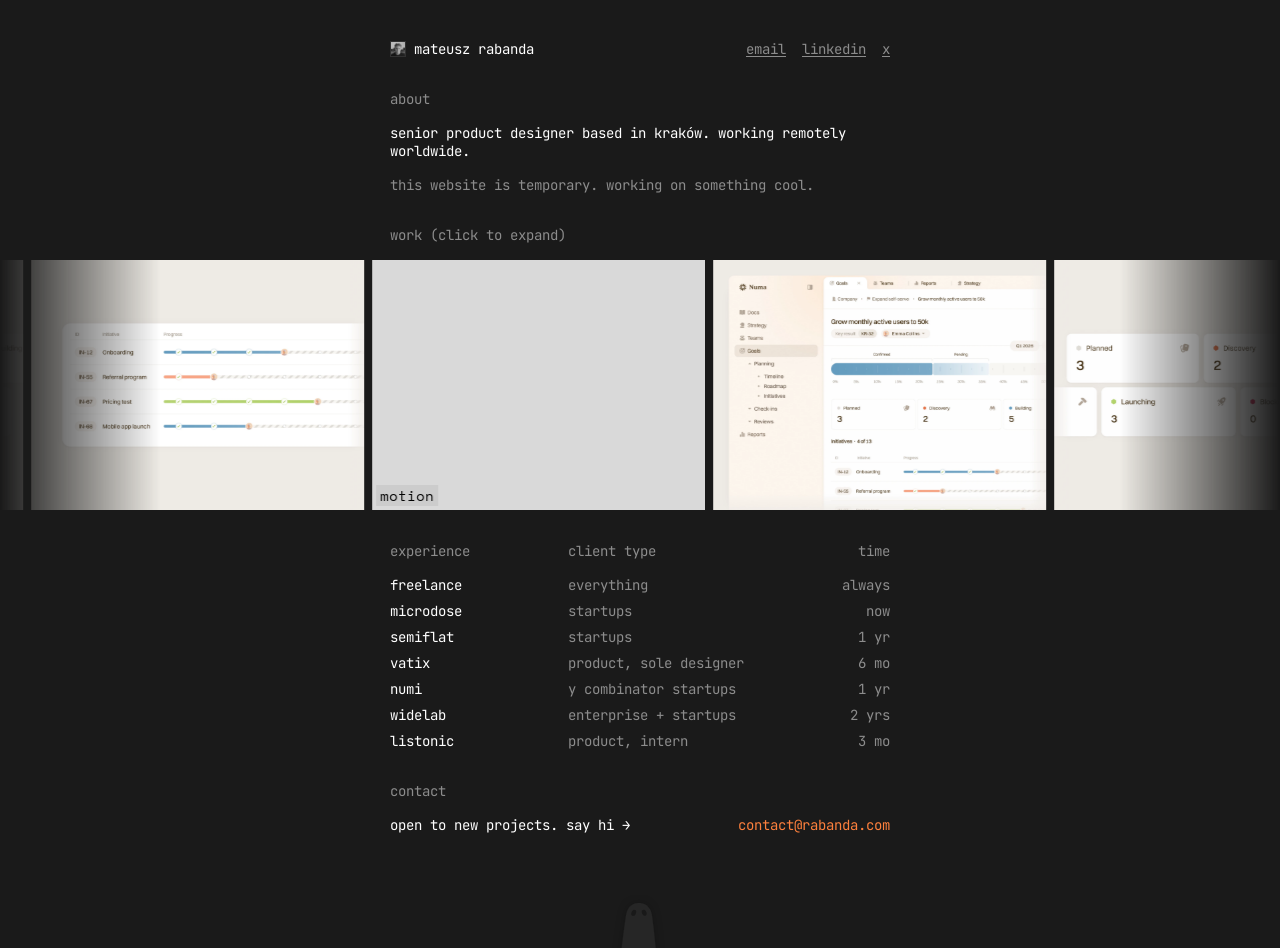
==== commit e0f00ae6: "Work strip runs the full window width; cards take the pointer again (expand tag) Co-Authored-By: Cla" ====
--- a/index.html
+++ b/index.html
@@ -11,9 +11,9 @@
   <link rel="preconnect" href="https://fonts.googleapis.com">
   <link rel="preconnect" href="https://fonts.gstatic.com" crossorigin>
   <link href="https://fonts.googleapis.com/css2?family=JetBrains+Mono:wght@400&family=Space+Mono&display=swap" rel="stylesheet">
-  <link rel="stylesheet" href="styles.css?v=38">
-  <script src="common.js?v=38" defer></script>
-  <script src="main.js?v=38" defer></script>
+  <link rel="stylesheet" href="styles.css?v=39">
+  <script src="common.js?v=39" defer></script>
+  <script src="main.js?v=39" defer></script>
 </head>
 <body>
   <div class="page" id="page">
--- a/styles.css
+++ b/styles.css
@@ -119,14 +119,13 @@
 .links a:hover { color: var(--fg); }
 
 /* work */
-/* An endless strip of shots drifting slowly to the left (moved in JS). It's wider
-   than the column, centred on it, and fades out completely at both ends, so no
+/* An endless strip of shots drifting slowly to the left (moved in JS). It runs
+   the full width of the window and fades out completely at both edges, so no
    shot ever shows a cut edge. */
 .rail-wrap {
-  --strip: min(calc(1050 * var(--u)), 100vw);
-  --edge: calc(140 * var(--u));
-  width: var(--strip);
-  margin-left: calc((100% - var(--strip)) / 2);
+  --edge: calc(160 * var(--u));
+  width: 100vw;
+  margin-left: calc((100% - 100vw) / 2);
 }
 
 .rail {
@@ -146,15 +145,6 @@
   gap: calc(8 * var(--u));
   width: max-content;
   will-change: transform;
-}
-
-.card { pointer-events: none; }
-
-.track {
-  position: relative;
-  display: flex;
-  gap: calc(8 * var(--u));
-  width: max-content;
 }
 
 .card {
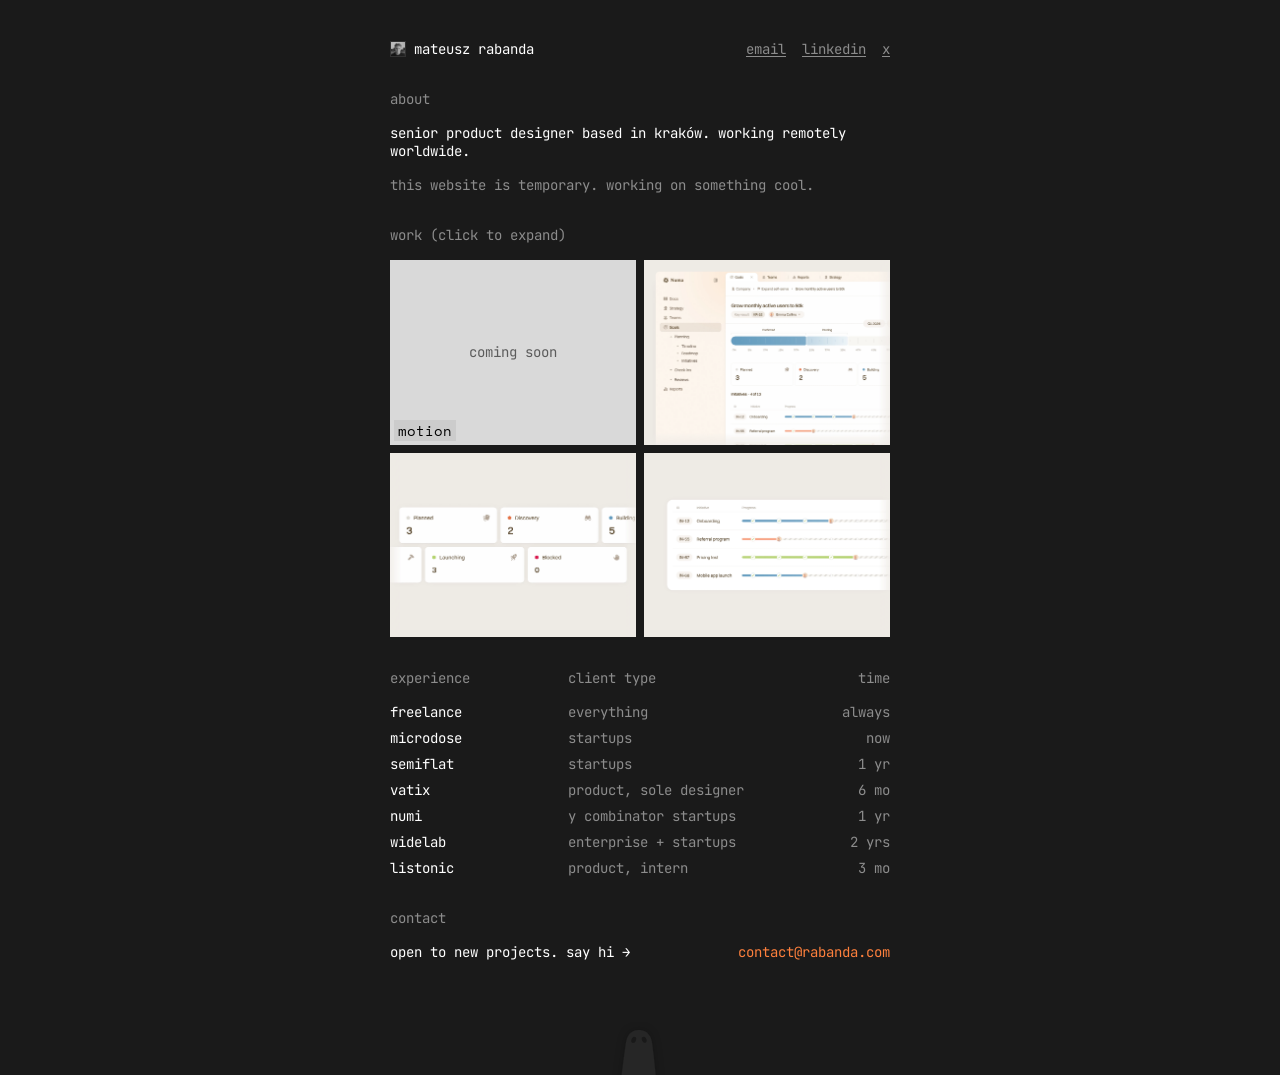
==== commit 9eebd171: "Work as a 2x2 grid in the column; expand tag, hover and lightbox kept Co-Authored-By: Claude Opus 5." ====
--- a/index.html
+++ b/index.html
@@ -11,9 +11,9 @@
   <link rel="preconnect" href="https://fonts.googleapis.com">
   <link rel="preconnect" href="https://fonts.gstatic.com" crossorigin>
   <link href="https://fonts.googleapis.com/css2?family=JetBrains+Mono:wght@400&family=Space+Mono&display=swap" rel="stylesheet">
-  <link rel="stylesheet" href="styles.css?v=39">
-  <script src="common.js?v=39" defer></script>
-  <script src="main.js?v=39" defer></script>
+  <link rel="stylesheet" href="styles.css?v=41">
+  <script src="common.js?v=41" defer></script>
+  <script src="main.js?v=41" defer></script>
 </head>
 <body>
   <div class="page" id="page">
@@ -40,41 +40,37 @@
         <section class="block" aria-labelledby="work-label">
           <h2 class="label" id="work-label">work (click to expand)</h2>
 
-          <!-- Każda karta: --w (szerokość), data-title (nagłówek w lightboxie). Karta bez <img> zostaje szarym placeholderem z napisem „coming soon”.
+          <!-- Każda karta: data-title (nagłówek w lightboxie). Karta bez <img> zostaje szarym placeholderem z napisem „coming soon”.
                Przykład karty ze shotem:
                <li>
-                 <button class="card" style="--w: 333" data-title="numa - key result details">
+                 <button class="card" data-title="numa - key result details">
                    <img src="assets/shots/numa-key-result.webp" alt="Numa, key result details screen" draggable="false">
                  </button>
                </li> -->
-          <div class="rail-wrap">
-            <div class="rail" id="rail">
-              <ul class="track">
-                <li>
-                  <!-- Wideo: na karcie stoi na pierwszej klatce, gra dopiero po powiększeniu. -->
-                  <button class="card" style="--w: 333" data-title="export pipeline - sheet export">
-                    <video src="assets/shots/export-pipeline.mp4?v=3#t=0.001" width="1600" height="1200" muted loop playsinline preload="metadata" aria-label="Export pipeline: exporting a sheet with chosen columns and filters"></video>
-                    <span class="badge" aria-hidden="true">motion</span>
-                  </button>
-                </li>
-                <li>
-                  <button class="card" style="--w: 333" data-title="numa - key result details">
-                    <img src="assets/shots/numa-key-result.webp" alt="Numa, key result details: progress towards 50k monthly active users, initiative counts and initiative progress" draggable="false">
-                  </button>
-                </li>
-                <li>
-                  <button class="card" style="--w: 333" data-title="numa - key result details">
-                    <img src="assets/shots/numa-status.webp" alt="Numa, initiative status cards: planned, discovery, building, launching and blocked" draggable="false">
-                  </button>
-                </li>
-                <li>
-                  <button class="card" style="--w: 333" data-title="numa - key result details">
-                    <img src="assets/shots/numa-initiatives.webp" alt="Numa, initiatives table with milestone progress for onboarding, referral program, pricing test and mobile app launch" draggable="false">
-                  </button>
-                </li>
-              </ul>
-            </div>
-          </div>
+          <ul class="grid" id="work">
+            <li>
+              <!-- Wideo: na karcie stoi na pierwszej klatce, gra dopiero po powiększeniu. -->
+              <button class="card" data-title="export pipeline - sheet export">
+                <video src="assets/shots/export-pipeline.mp4?v=3#t=0.001" width="1600" height="1200" muted loop playsinline preload="metadata" aria-label="Export pipeline: exporting a sheet with chosen columns and filters"></video>
+                <span class="badge" aria-hidden="true">motion</span>
+              </button>
+            </li>
+            <li>
+              <button class="card" data-title="numa - key result details">
+                <img src="assets/shots/numa-key-result.webp" alt="Numa, key result details: progress towards 50k monthly active users, initiative counts and initiative progress" draggable="false">
+              </button>
+            </li>
+            <li>
+              <button class="card" data-title="numa - key result details">
+                <img src="assets/shots/numa-status.webp" alt="Numa, initiative status cards: planned, discovery, building, launching and blocked" draggable="false">
+              </button>
+            </li>
+            <li>
+              <button class="card" data-title="numa - key result details">
+                <img src="assets/shots/numa-initiatives.webp" alt="Numa, initiatives table with milestone progress for onboarding, referral program, pricing test and mobile app launch" draggable="false">
+              </button>
+            </li>
+          </ul>
         </section>
 
         <section class="block">
--- a/styles.css
+++ b/styles.css
@@ -12,7 +12,6 @@
      big and ultrawide screens stay readable without blowing the page up. */
   --u: clamp(1px, min(100vw / 1600, 100vh / 900), 1.6px);
   --col: calc(500 * var(--u));
-  --card-h: calc(250 * var(--u));
   --ease: cubic-bezier(.22, .8, .2, 1);
   --mono: "JetBrains Mono", ui-monospace, Menlo, Consolas, monospace;
   --tag: "Space Mono", ui-monospace, monospace;
@@ -119,39 +118,19 @@
 .links a:hover { color: var(--fg); }
 
 /* work */
-/* An endless strip of shots drifting slowly to the left (moved in JS). It runs
-   the full width of the window and fades out completely at both edges, so no
-   shot ever shows a cut edge. */
-.rail-wrap {
-  --edge: calc(160 * var(--u));
-  width: 100vw;
-  margin-left: calc((100% - 100vw) / 2);
-}
-
-.rail {
-  overflow: hidden;
-  touch-action: pan-y;
-  user-select: none;
-  -webkit-user-select: none;
-  -webkit-mask-image: linear-gradient(to right, transparent, #000 var(--edge), #000 calc(100% - var(--edge)), transparent);
-  mask-image: linear-gradient(to right, transparent, #000 var(--edge), #000 calc(100% - var(--edge)), transparent);
-}
-.rail.dragging { cursor: grabbing; }
-.rail.dragging .card { pointer-events: none; }
-
-.track {
-  position: relative;
-  display: flex;
+/* Shots in a 2 x 2 grid as wide as the column, so every shot shows at once.
+   One column on phones. */
+.grid {
+  display: grid;
+  grid-template-columns: 1fr 1fr;
   gap: calc(8 * var(--u));
-  width: max-content;
-  will-change: transform;
 }
 
 .card {
   position: relative;
   display: block;
-  width: calc(var(--w) * var(--u));
-  height: var(--card-h);
+  width: 100%;
+  aspect-ratio: 4 / 3;
   overflow: hidden;
   background: var(--placeholder);
   transition: opacity .45s var(--ease), transform .25s var(--ease);
@@ -203,7 +182,7 @@
   transition: opacity .5s var(--ease);
 }
 @media (hover: hover) {
-  .rail:not(.dragging) .track:has(.card:hover) .card:not(:hover)::after { opacity: .45; }
+  .grid:has(.card:hover) .card:not(:hover)::after { opacity: .45; }
 }
 
 /* experience */
@@ -217,8 +196,7 @@
    "product, sole designer", "always") with a 1ch gap, at 13px so a row
    still fits on a 360px-wide screen. */
 @media (max-width: 480px) {
-  .card { width: min(calc(var(--w) * var(--u)), 100vw - 96px); }
-  .rail-wrap { --edge: 40px; }
+  .grid { grid-template-columns: 1fr; }
   .xp { grid-template-columns: 11ch 1fr 6ch; column-gap: 1ch; font-size: 13px; }
 }
 .xp > :last-child { text-align: right; }
@@ -298,8 +276,6 @@
   visibility: visible;
   transition: opacity .15s;
 }
-/* Only the drag tag blends between colours; every other tag stays a flat swatch. */
-.cursor.on.drag { transition: opacity .15s, background-color .4s linear; }
 
 /* lightbox */
 /* --sbw: scrollbar width, set in JS so hiding the scrollbar doesn't shift the page. */
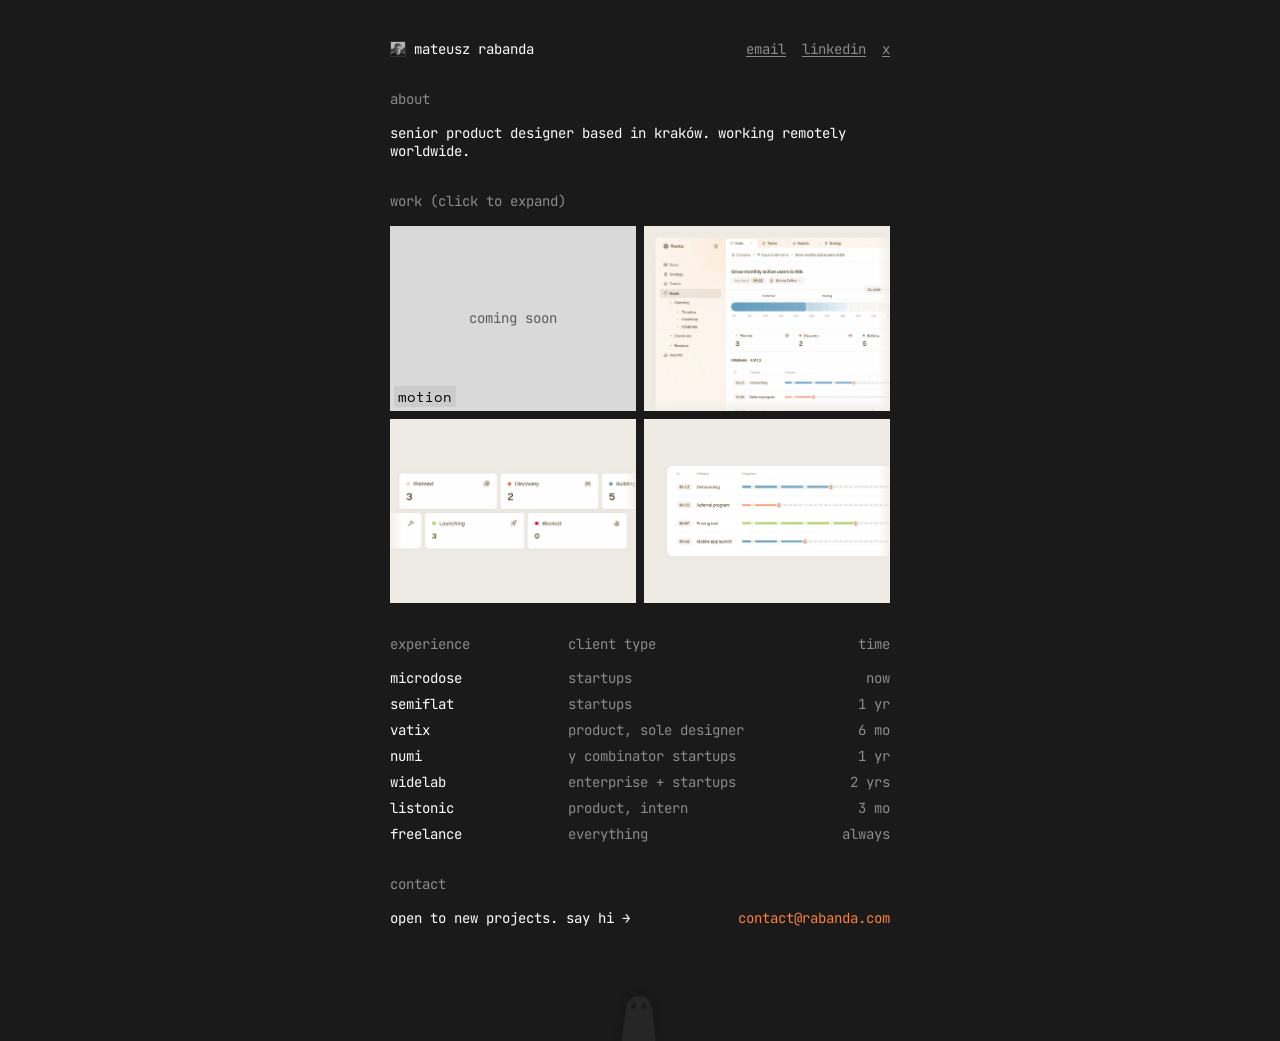
==== commit 28ed758a: "Drop the temporary note; freelance last in experience Co-Authored-By: Claude Opus 5.5 <noreply@anthr" ====
--- a/index.html
+++ b/index.html
@@ -11,9 +11,9 @@
   <link rel="preconnect" href="https://fonts.googleapis.com">
   <link rel="preconnect" href="https://fonts.gstatic.com" crossorigin>
   <link href="https://fonts.googleapis.com/css2?family=JetBrains+Mono:wght@400&family=Space+Mono&display=swap" rel="stylesheet">
-  <link rel="stylesheet" href="styles.css?v=41">
-  <script src="common.js?v=41" defer></script>
-  <script src="main.js?v=41" defer></script>
+  <link rel="stylesheet" href="styles.css?v=42">
+  <script src="common.js?v=42" defer></script>
+  <script src="main.js?v=42" defer></script>
 </head>
 <body>
   <div class="page" id="page">
@@ -34,7 +34,6 @@
         <section class="block">
           <h2 class="label">about</h2>
           <p>senior product designer based in kraków. working remotely worldwide.</p>
-          <p class="muted">this website is temporary. working on something cool.</p>
         </section>
 
         <section class="block" aria-labelledby="work-label">
@@ -80,13 +79,13 @@
             <span>time</span>
           </div>
           <ul class="xp-list">
-            <li class="xp"><span>freelance</span><span class="muted">everything</span><span class="muted">always</span></li>
             <li class="xp"><span>microdose</span><span class="muted">startups</span><span class="muted">now</span></li>
             <li class="xp"><span>semiflat</span><span class="muted">startups</span><span class="muted">1 yr</span></li>
             <li class="xp"><span>vatix</span><span class="muted">product, sole designer</span><span class="muted">6 mo</span></li>
             <li class="xp"><span>numi</span><span class="muted">y combinator startups</span><span class="muted">1 yr</span></li>
             <li class="xp"><span>widelab</span><span class="muted">enterprise + startups</span><span class="muted">2 yrs</span></li>
             <li class="xp"><span>listonic</span><span class="muted">product, intern</span><span class="muted">3 mo</span></li>
+            <li class="xp"><span>freelance</span><span class="muted">everything</span><span class="muted">always</span></li>
           </ul>
         </section>
 
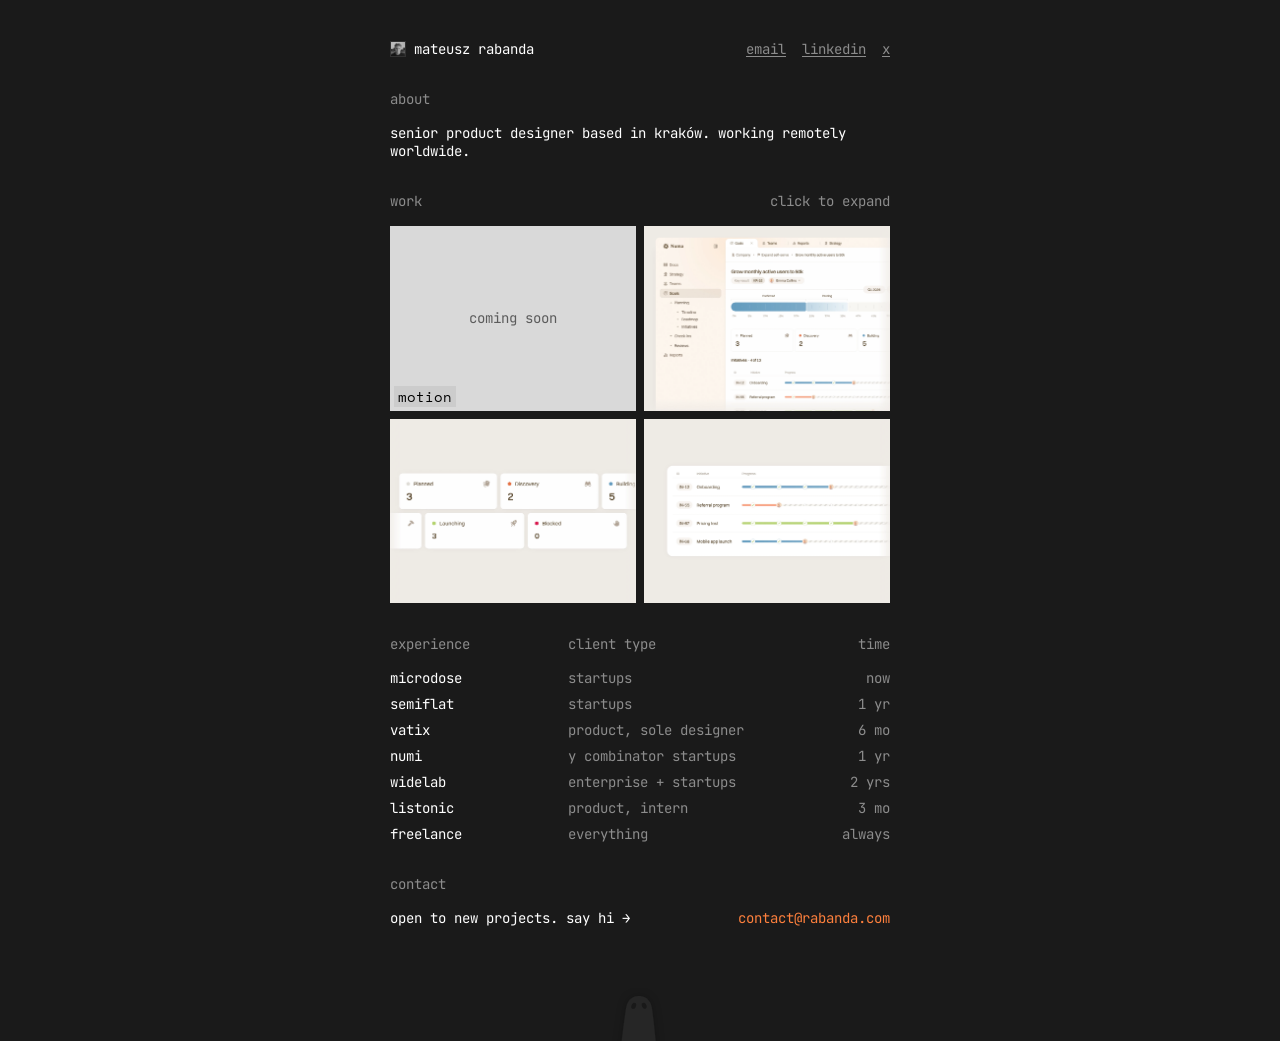
==== commit 76378d18: "Work heading: hint on the right edge of the grid Co-Authored-By: Claude Opus 5.5 <noreply@anthropic." ====
--- a/index.html
+++ b/index.html
@@ -11,9 +11,9 @@
   <link rel="preconnect" href="https://fonts.googleapis.com">
   <link rel="preconnect" href="https://fonts.gstatic.com" crossorigin>
   <link href="https://fonts.googleapis.com/css2?family=JetBrains+Mono:wght@400&family=Space+Mono&display=swap" rel="stylesheet">
-  <link rel="stylesheet" href="styles.css?v=42">
-  <script src="common.js?v=42" defer></script>
-  <script src="main.js?v=42" defer></script>
+  <link rel="stylesheet" href="styles.css?v=43">
+  <script src="common.js?v=43" defer></script>
+  <script src="main.js?v=43" defer></script>
 </head>
 <body>
   <div class="page" id="page">
@@ -37,7 +37,10 @@
         </section>
 
         <section class="block" aria-labelledby="work-label">
-          <h2 class="label" id="work-label">work (click to expand)</h2>
+          <div class="row label">
+            <h2 id="work-label">work</h2>
+            <span>click to expand</span>
+          </div>
 
           <!-- Każda karta: data-title (nagłówek w lightboxie). Karta bez <img> zostaje szarym placeholderem z napisem „coming soon”.
                Przykład karty ze shotem:
--- a/styles.css
+++ b/styles.css
@@ -118,6 +118,12 @@
 .links a:hover { color: var(--fg); }
 
 /* work */
+/* "work" on the left, the hint on the right edge of the grid. */
+.row {
+  display: flex;
+  justify-content: space-between;
+  align-items: baseline;
+}
 /* Shots in a 2 x 2 grid as wide as the column, so every shot shows at once.
    One column on phones. */
 .grid {
